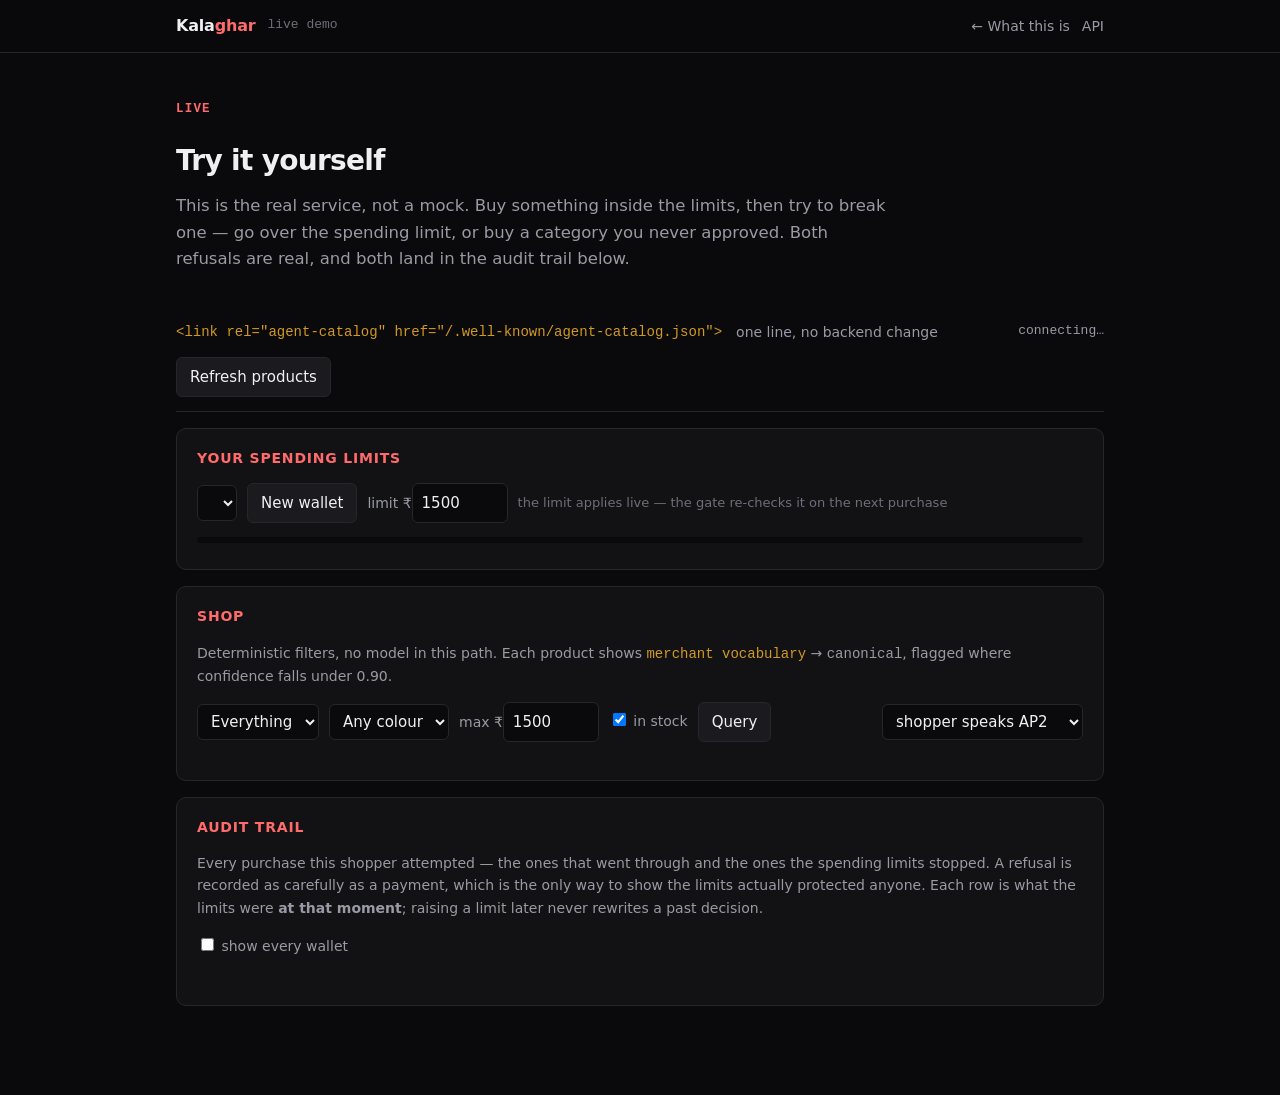
==== ui/demo.html @ 002f703c "Landing page and live demo UI for the catalog, adapter and payment gate" ====
<!doctype html>
<meta charset="utf-8">
<meta name="viewport" content="width=device-width, initial-scale=1">
<title>Kalaghar — live demo</title>
<link rel="stylesheet" href="/ui/style.css?v={v}">

<nav>
  <div class="nav-in">
    <a class="brand" href="/" style="text-decoration:none;color:inherit">Kala<span>ghar</span></a>
    <span class="sub">live demo</span>
    <span class="spacer"></span>
    <a class="back" href="/">← What this is</a>
    <a class="back" href="/docs">API</a>
  </div>
</nav>

<div class="page">

  <section class="demo-open">
    <div class="kicker">Live</div>
    <h2>Try it yourself</h2>
    <p class="say">This is the real service, not a mock. Buy something inside the limits,
      then try to break one — go over the spending limit, or buy a category you never
      approved. Both refusals are real, and both land in the audit trail below.</p>
  </section>

  <div class="tagline">
    <code>&lt;link rel="agent-catalog" href="/.well-known/agent-catalog.json"&gt;</code>
    <span>one line, no backend change</span>
    <span class="spacer"></span>
    <span class="m" id="health" style="color:var(--n6);font-size:13px">connecting…</span>
    <button onclick="runSync()" id="syncBtn">Refresh products</button>
  </div>

  <section class="card">
    <h3 class="card-title">Your spending limits</h3>
    <div class="row">
      <select id="tokenPick" onchange="loadToken()"></select>
      <button onclick="issueToken()">New wallet</button>
      <label>limit ₹<input type="number" id="newCap" value="1500" min="1" step="100"
             onchange="setLimit()" title="changes the limit on the wallet on screen"></label>
      <span class="note">the limit applies live — the gate re-checks it on the next purchase</span>
    </div>
    <div class="headline" id="tokenHead"></div>
    <div class="bar" id="bar"><div style="width:0"></div></div>
    <div class="facts" id="tokenOut"></div>
  </section>

  <section class="card">
    <h3 class="card-title">Shop</h3>
    <p class="hint">Deterministic filters, no model in this path. Each product shows
      <span class="m" style="color:var(--amb)">merchant vocabulary</span> →
      <span class="m">canonical</span>, flagged where confidence falls under 0.90.</p>
    <div class="row">
      <select id="fCategory" onchange="onFilter()"><option value="">Everything</option></select>
      <select id="fColor" onchange="onFilter()"><option value="">Any colour</option></select>
      <label>max ₹<input type="number" id="fMax" value="1500" onchange="onFilter()"></label>
      <label><input type="checkbox" id="fStock" checked onchange="onFilter()"> in stock</label>
      <button onclick="runQuery()">Query</button>
      <span class="spacer"></span>
      <select id="protocol" title="the protocol the buying agent speaks">
        <option value="AP2">shopper speaks AP2</option>
        <option value="ACP">shopper speaks ACP</option>
        <option value="x402">shopper speaks x402</option>
      </select>
    </div>
    <div class="url" id="queryUrl"></div>
    <div id="products"></div>
  </section>

  <section class="card" id="wireCard" hidden>
    <h3 class="card-title">Checkout</h3>
    <div id="decision"></div>
    <details>
      <summary>What the shopper and the store actually sent each other</summary>
      <div class="wire">
        <div><h3>shopper → store</h3><pre id="wireReq"></pre></div>
        <div><h3>store → shopper</h3><pre id="wireRes"></pre></div>
      </div>
    </details>
  </section>

  <section class="card">
    <h3 class="card-title">Audit trail</h3>
    <p class="hint">Every purchase this shopper attempted — the ones that went through
      and the ones the spending limits stopped. A refusal is recorded as carefully as a
      payment, which is the only way to show the limits actually protected anyone.
      Each row is what the limits were <b>at that moment</b>; raising a limit later
      never rewrites a past decision.</p>
    <label class="scope-toggle">
      <input type="checkbox" id="auditAll" onchange="loadAudit()"> show every wallet
    </label>
    <div class="tallies" id="auditSum"></div>
    <div id="auditOut"></div>
  </section>

</div>

<script src="/ui/app.js?v={v}"></script>
---- ui/style.css ----
/* One neutral ramp on black, one brand red, two supporting hues. Every tinted
     surface is derived from its hue by the same mix, so the states sit at matched
     contrast instead of hand-picked hexes drifting apart.
     color-mix needs Chrome 111+ / Safari 16.2+. */
  :root {
    --n0: #0a0a0c;  /* canvas             */
    --n1: #121215;  /* panel              */
    --n2: #1a1a1f;  /* raised, row rule   */
    --n3: #26262d;  /* border             */
    --n4: #3a3a44;  /* border, hovered    */
    --n5: #6e6e7a;  /* faint text   3.6:1 */
    --n6: #9a9aa6;  /* secondary    6.4:1 */
    --n7: #f0f0f3;  /* primary     15.6:1 */

    --red:  #ff6b6b;  /* brand + refusal, on panel  6.8:1 */
    --deep: #d92626;  /* solid fills, white on it   4.9:1 */
    --ok:   #3fb950;  /* paid                       7.4:1 */
    --amb:  #d29922;  /* adapter could not read it  7.5:1 */

    --fill: 13%;  /* how much hue is in a tinted surface  */
    --edge: 40%;  /* how much hue is in that surface's edge */

    --mono: ui-monospace, SFMono-Regular, "SF Mono", Menlo, monospace;
  }
  .tint-ok  { color: var(--ok);
    background: color-mix(in oklab, var(--ok) var(--fill), var(--n0));
    border-color: color-mix(in oklab, var(--ok) var(--edge), var(--n0)); }
  .tint-no  { color: var(--red);
    background: color-mix(in oklab, var(--red) var(--fill), var(--n0));
    border-color: color-mix(in oklab, var(--red) var(--edge), var(--n0)); }
  .tint-amb { color: var(--amb);
    background: color-mix(in oklab, var(--amb) var(--fill), var(--n0));
    border-color: color-mix(in oklab, var(--amb) var(--edge), var(--n0)); }

  * { box-sizing: border-box; }
  body { margin: 0; background: var(--n0); color: var(--n7);
         font: 16px/1.6 system-ui, -apple-system, "Segoe UI", sans-serif; }
  .page { max-width: 980px; margin: 0 auto; padding: 0 26px 90px; }
  pre, code, .m { font-family: var(--mono); }
  a { color: var(--red); }

  /* ── nav ─────────────────────────────────────────────────────────────── */
  nav { position: sticky; top: 0; z-index: 5; background: rgba(10,10,12,.86);
        backdrop-filter: blur(8px); border-bottom: 1px solid var(--n3); }
  .nav-in { max-width: 980px; margin: 0 auto; padding: 13px 26px;
            display: flex; align-items: center; gap: 12px; }
  .brand { font-weight: 700; font-size: 16px; letter-spacing: -.2px; }
  .brand span { color: var(--red); }
  .nav-in .sub { color: var(--n5); font-size: 13px; font-family: var(--mono); }
  .spacer { flex: 1; }

  /* ── hero ────────────────────────────────────────────────────────────── */
  .hero { padding: 66px 0 46px; border-bottom: 1px solid var(--n3); }
  .eyebrow { color: var(--red); font-family: var(--mono); font-size: 13px;
             letter-spacing: 1.4px; text-transform: uppercase; font-weight: 600; }
  h1 { margin: 14px 0 0; font-size: 46px; line-height: 1.08; font-weight: 700;
       letter-spacing: -1.4px; max-width: 15ch; }
  h1 em { font-style: normal; color: var(--red); }
  .lede { color: var(--n6); font-size: 18px; line-height: 1.6; max-width: 62ch;
          margin: 20px 0 0; }
  .chips { display: flex; gap: 8px; flex-wrap: wrap; margin-top: 26px; }
  .chip { border: 1px solid var(--n3); border-radius: 100px; padding: 5px 13px;
          font-size: 13px; color: var(--n6); font-family: var(--mono); }
  .chip b { color: var(--n7); font-weight: 600; }

  /* ── sections ────────────────────────────────────────────────────────── */
  section { padding: 40px 0; border-bottom: 1px solid var(--n3); }
  .kicker { color: var(--red); font-family: var(--mono); font-size: 12.5px;
            letter-spacing: 1.2px; text-transform: uppercase; font-weight: 600;
            margin-bottom: 20px; }
  h2 { margin: 0 0 10px; font-size: 28px; font-weight: 650; letter-spacing: -.7px; }
  .say { color: var(--n6); font-size: 16.5px; max-width: 68ch; margin: 0 0 26px; }

  .walls { display: grid; gap: 16px; grid-template-columns: repeat(3, 1fr); }
  .wall { background: var(--n1); border: 1px solid var(--n3); border-radius: 10px;
          padding: 20px; position: relative; overflow: hidden; }
  .wall::before { content: ""; position: absolute; inset: 0 auto 0 0; width: 3px;
                  background: var(--deep); }
  .wall .no { color: var(--red); font-family: var(--mono); font-size: 12.5px;
              font-weight: 600; letter-spacing: .6px; }
  .wall h3 { margin: 7px 0 9px; font-size: 18px; font-weight: 650;
             letter-spacing: -.3px; line-height: 1.3; }
  .wall p { margin: 0 0 10px; color: var(--n6); font-size: 14.5px; line-height: 1.6; }
  .wall p:last-child { margin-bottom: 0; }
  .wall .fix { color: var(--n7); }
  .wall code { color: var(--amb); font-size: 13px; }

  .guarantees { display: grid; gap: 14px; }
  .g { display: grid; grid-template-columns: 30px 1fr; gap: 14px; align-items: start; }
  .g .mark { color: var(--red); font-family: var(--mono); font-size: 20px;
             line-height: 1.35; font-weight: 700; }
  .g h4 { margin: 0 0 3px; font-size: 17px; font-weight: 650; letter-spacing: -.2px; }
  .g p { margin: 0; color: var(--n6); font-size: 15px; max-width: 74ch; }

  .flow { display: grid; grid-template-columns: 1fr auto 1fr auto 1fr; gap: 14px;
          align-items: stretch; }
  .stage { background: var(--n1); border: 1px solid var(--n3); border-radius: 10px;
           padding: 18px 20px; }
  .stage b { display: block; font-size: 17px; font-weight: 650; letter-spacing: -.2px;
             margin-bottom: 7px; }
  .stage p { margin: 0; color: var(--n6); font-size: 14.5px; line-height: 1.6; }
  .arrow { align-self: center; color: var(--red); font-size: 22px; }

  .scope { display: grid; gap: 26px; }
  .scope ul { margin: 0; padding-left: 20px; color: var(--n6); font-size: 15px; }
  .scope li { margin-bottom: 7px; }

  .built { color: var(--n5); font-size: 14px; max-width: 78ch; margin: 22px 0 0; }
  .built code { color: var(--amb); }
  .stats { display: flex; gap: 34px; flex-wrap: wrap; margin-top: 26px; }
  .stat .v { font-size: 32px; font-weight: 700; font-family: var(--mono);
             letter-spacing: -1px; }
  .stat .k { color: var(--n6); font-size: 13.5px; margin-top: 2px; }

  /* ── the live demo ───────────────────────────────────────────────────── */
  .demo-open { padding: 46px 0 8px; border: 0; }
  h3.card-title { margin: 0 0 14px; font-size: 14px; font-weight: 650;
                  letter-spacing: .8px; text-transform: uppercase; color: var(--red); }
  .card { background: var(--n1); border: 1px solid var(--n3); border-radius: 10px;
          padding: 18px 20px; margin-top: 16px; }

  .tagline { display: flex; align-items: center; gap: 14px; flex-wrap: wrap;
             padding: 14px 0; border-bottom: 1px solid var(--n3);
             font-size: 14px; color: var(--n6); }
  .tagline code { color: var(--amb); font-size: 14px; }

  button { background: var(--n2); color: var(--n7); border: 1px solid var(--n3);
           border-radius: 6px; padding: 7px 13px; font: inherit; font-size: 15px;
           cursor: pointer; }
  button:hover { border-color: var(--n4); }
  button.buy { font-family: var(--mono); font-size: 15px; font-weight: 600;
               padding: 6px 13px; border-width: 1px; border-style: solid; }
  button.buy:hover { border-color: var(--ok); }
  .cta { background: var(--deep); border: 1px solid var(--deep); color: #fff;
         font-weight: 600; border-radius: 6px; padding: 7px 14px; font-size: 15px;
         text-decoration: none; display: inline-block; cursor: pointer;
         font-family: inherit; }
  .cta:hover { background: #ef3131; border-color: #ef3131; }
  .cta.big { padding: 12px 22px; font-size: 16.5px; margin-top: 6px; }
  .back { color: var(--n6); font-size: 14px; text-decoration: none; }
  .back:hover { color: var(--n7); }
  .closer { text-align: center; border-bottom: 0; }
  .closer .say { margin-left: auto; margin-right: auto; }
  input, select { background: var(--n0); color: var(--n7); border: 1px solid var(--n3);
                  border-radius: 6px; padding: 7px 9px; font: inherit; font-size: 15px; }
  input:focus, select:focus, button:focus-visible, a:focus-visible {
                  outline: 2px solid var(--red); outline-offset: 1px; }
  input[type=number] { width: 96px; }
  label { color: var(--n6); font-size: 14px; }
  .row { display: flex; gap: 10px; align-items: center; flex-wrap: wrap; }

  .headline { font-size: 26px; font-weight: 650; font-family: var(--mono);
              letter-spacing: -.5px; margin-top: 14px; }
  .headline .of { color: var(--n6); font-size: 16px; font-weight: 400;
                  letter-spacing: 0; margin-left: 8px; }
  .facts { color: var(--n6); font-size: 14px; font-family: var(--mono); margin-top: 8px; }
  .facts b { color: var(--n7); font-weight: 600; }
  .facts .sep { color: var(--n4); margin: 0 8px; }
  .bar { height: 6px; background: var(--n0); border-radius: 3px; overflow: hidden;
         margin-top: 12px; }
  .bar > div { height: 100%; background: var(--ok); transition: width .2s; }
  .bar.full > div { background: var(--red); }

  .hint { color: var(--n6); font-size: 14px; margin: 0 0 14px; }
  .url { color: var(--n5); font-size: 13px; font-family: var(--mono);
         margin: 14px 0 6px; overflow-x: auto; white-space: nowrap; }
  .prod { padding: 14px 0; border-top: 1px solid var(--n3); }
  .prod:first-of-type { border-top: 0; }
  .prod .name { font-weight: 600; font-size: 17px; }
  .norm { font-family: var(--mono); font-size: 14px; color: var(--n5); margin: 5px 0 10px; }
  .norm .raw { color: var(--amb); }
  .norm .can { color: var(--n7); font-weight: 600; }
  .norm .sep { color: var(--n4); margin: 0 8px; }
  .flag { border-width: 1px; border-style: solid; border-radius: 3px; padding: 1px 5px;
          margin-left: 5px; font-size: 12px; }
  .oos { font-family: var(--mono); font-size: 15px; color: var(--n5); }

  .banner { border-width: 1px; border-style: solid; border-radius: 8px;
            padding: 15px 17px; font-size: 16px; }
  .banner b { display: block; font-size: 22px; font-weight: 700; letter-spacing: -.4px;
              margin-bottom: 5px; }
  .banner .det { color: var(--n6); font-family: var(--mono); font-size: 13px;
                 margin-top: 7px; line-height: 1.5; }
  details { margin-top: 14px; }
  summary { color: var(--n6); font-size: 14px; cursor: pointer; }
  summary:hover { color: var(--n7); }
  .wire { display: grid; grid-template-columns: 1fr 1fr; gap: 12px; margin-top: 11px; }
  /* a grid item's default min-width is its content, so a long JSON line pushes the
     column wider than the card instead of scrolling inside it */
  .wire > div { min-width: 0; display: flex; flex-direction: column; }
  .wire pre { flex: 1; }
  .wire h3 { margin: 0 0 6px; font-size: 12.5px; color: var(--n6); font-weight: 600;
             text-transform: uppercase; letter-spacing: .5px; }
  pre { background: var(--n0); border: 1px solid var(--n3); border-radius: 6px;
        padding: 11px 13px; overflow: auto; margin: 0; max-height: 300px;
        font-size: 12.5px; line-height: 1.5; color: var(--n6); }

  table { width: 100%; border-collapse: collapse; font-size: 14px; }
  th { text-align: left; color: var(--n6); font-weight: 600; padding: 5px 9px 9px;
       border-bottom: 1px solid var(--n3); font-size: 12.5px; letter-spacing: .5px;
       text-transform: uppercase; }
  td { padding: 8px 9px; border-bottom: 1px solid var(--n2); font-family: var(--mono);
       color: var(--n7); }
  td.name { font-family: inherit; font-size: 15px; }
  td.reason { font-family: inherit; font-size: 14px; }
  td.dec { font-weight: 650; }
  td.right { text-align: right; }
  tr.completed td.dec { color: var(--ok); }
  tr.blocked td.dec, tr.blocked td.reason { color: var(--red); }
  tr.error td.dec { color: var(--amb); }
  .none { color: var(--n5); }
  .scope-toggle { display: inline-block; margin-bottom: 14px; }
  .note { color: var(--n5); font-size: 13px; }
  .tallies { display: flex; gap: 10px; flex-wrap: wrap; margin: 0 0 16px; }
  .tally { border: 1px solid var(--n3); border-radius: 6px; padding: 7px 13px;
           font-size: 14px; color: var(--n6); }
  .tally b { color: var(--n7); font-weight: 700; font-size: 16px; margin-right: 4px; }
  td.when { color: var(--n5); font-size: 13px; white-space: nowrap; }
  tr.blocked td:first-child { box-shadow: inset 3px 0 0 var(--red); }
  tr.completed td:first-child { box-shadow: inset 3px 0 0 var(--ok); }
  td:first-child { padding-left: 13px; }
  .empty { color: var(--n6); font-size: 15px; }

  @media (max-width: 820px) {
    h1 { font-size: 34px; }
    .walls, .wire { grid-template-columns: 1fr; }
    .flow { grid-template-columns: 1fr; }
    .arrow { transform: rotate(90deg); }
  }
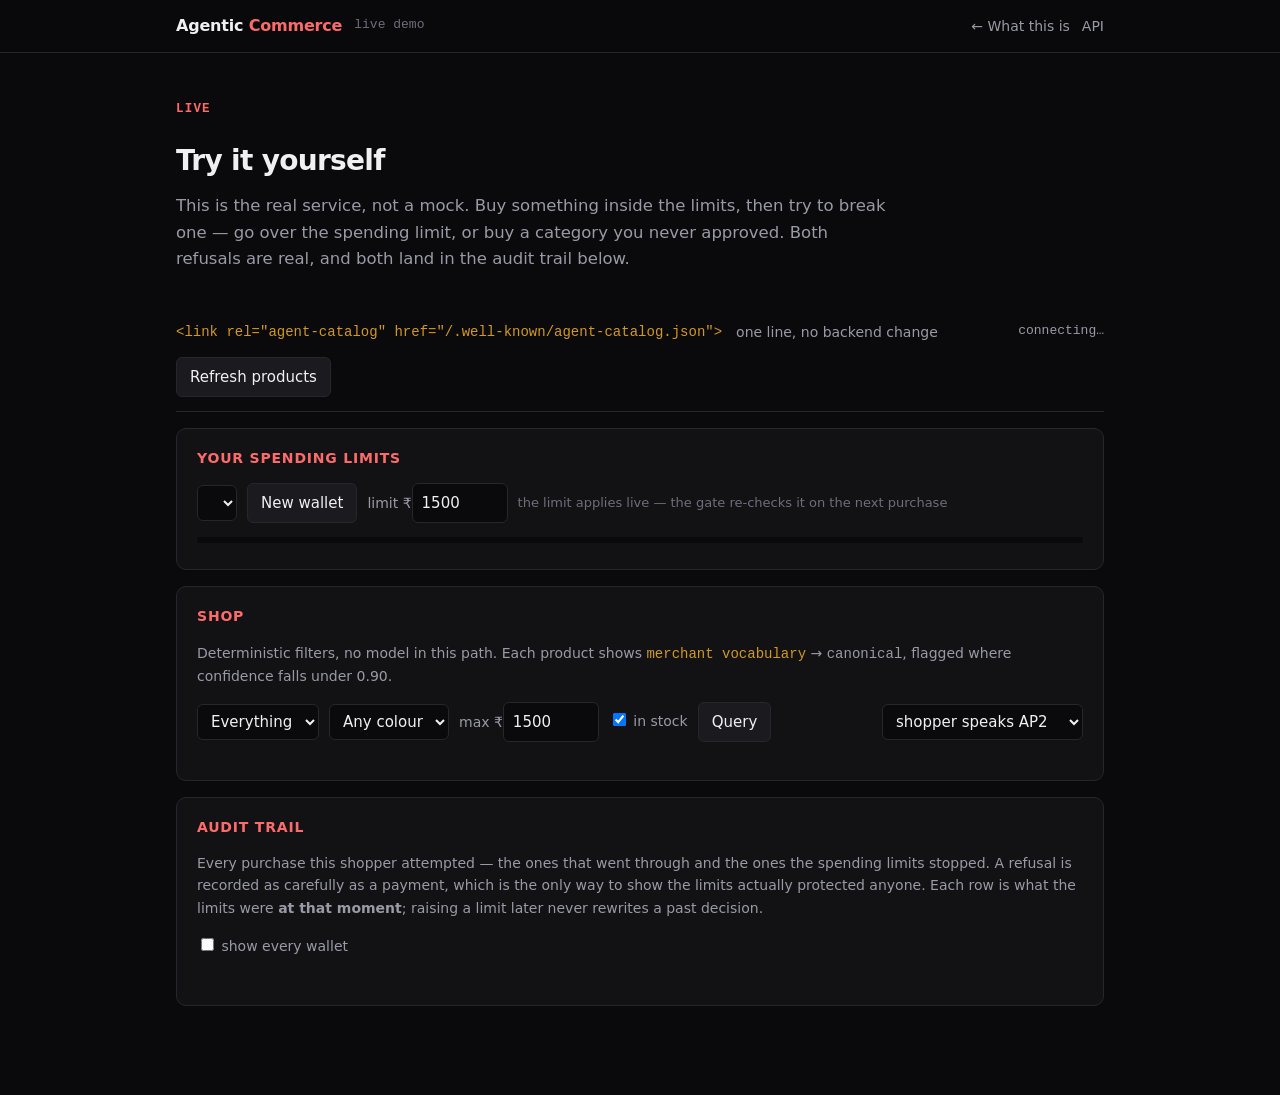
==== commit 9a62de5f: "UI change: rename the store to Agentic Commerce" ====
--- a/ui/demo.html
+++ b/ui/demo.html
@@ -1,12 +1,12 @@
 <!doctype html>
 <meta charset="utf-8">
 <meta name="viewport" content="width=device-width, initial-scale=1">
-<title>Kalaghar — live demo</title>
+<title>Agentic Commerce — live demo</title>
 <link rel="stylesheet" href="/ui/style.css?v={v}">
 
 <nav>
   <div class="nav-in">
-    <a class="brand" href="/" style="text-decoration:none;color:inherit">Kala<span>ghar</span></a>
+    <a class="brand" href="/" style="text-decoration:none;color:inherit">Agentic <span>Commerce</span></a>
     <span class="sub">live demo</span>
     <span class="spacer"></span>
     <a class="back" href="/">← What this is</a>
